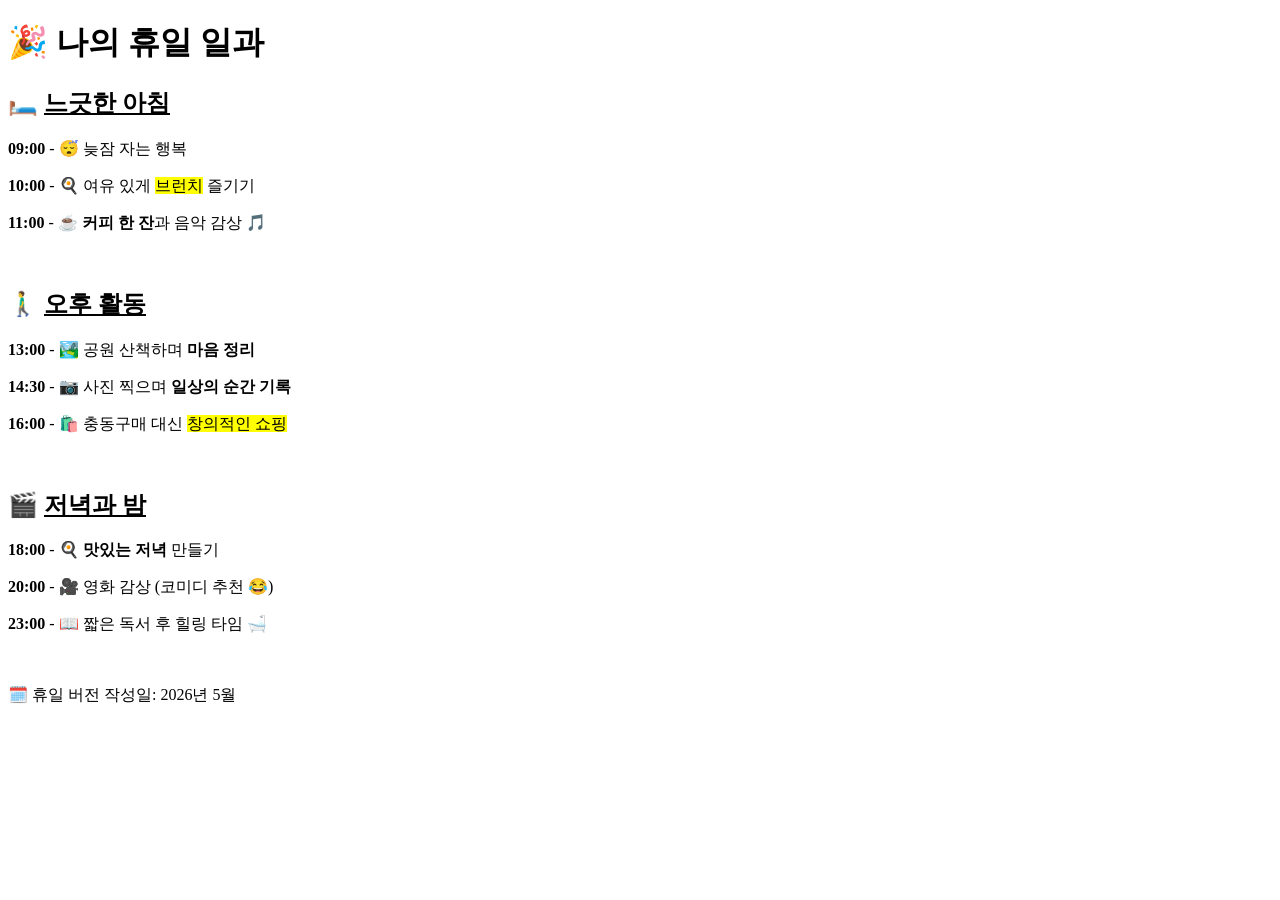
==== holiday.html @ 48746621 "프로필&휴일 과제" ====
<!DOCTYPE html>
<html lang="en">
<head>
  <meta charset="UTF-8">
  <meta name="viewport" content="width=device-width, initial-scale=1.0">
  <title>myHoliday</title>
</head>
<body>
  <h1>🎉 나의 휴일 일과</h1>
  <h2>🛏️ <ins>느긋한 아침</ins></h2>
  <p><b>09:00</b> - 😴 늦잠 자는 행복</p>
  <p><b>10:00</b> - 🍳 여유 있게 <mark>브런치</mark> 즐기기</p>
  <p><b>11:00</b> - ☕️ <b>커피 한 잔</b>과 음악 감상 🎵</p>
  <br>

  <h2>🚶‍♂️ <ins>오후 활동</ins></h2>
  <p><b>13:00</b> - 🏞️ 공원 산책하며 <b>마음 정리</b></p>
  <p><b>14:30</b> - 📷 사진 찍으며 <b>일상의 순간 기록</b></p>
  <p><b>16:00</b> - 🛍️ 충동구매 대신 <mark>창의적인 쇼핑</mark></p>
  <br>

  <h2>🎬 <ins>저녁과 밤</ins></h2>
  <p><b>18:00</b> - 🍳 <b>맛있는 저녁</b> 만들기</p>
  <p><b>20:00</b> - 🎥 영화 감상 (코미디 추천 😂)</p>
  <p><b>23:00</b> - 📖 짧은 독서 후 힐링 타임 🛁</p>
  <br>
  
  <p>🗓️ 휴일 버전 작성일: 2026년 5월</p>
</body>
</html>
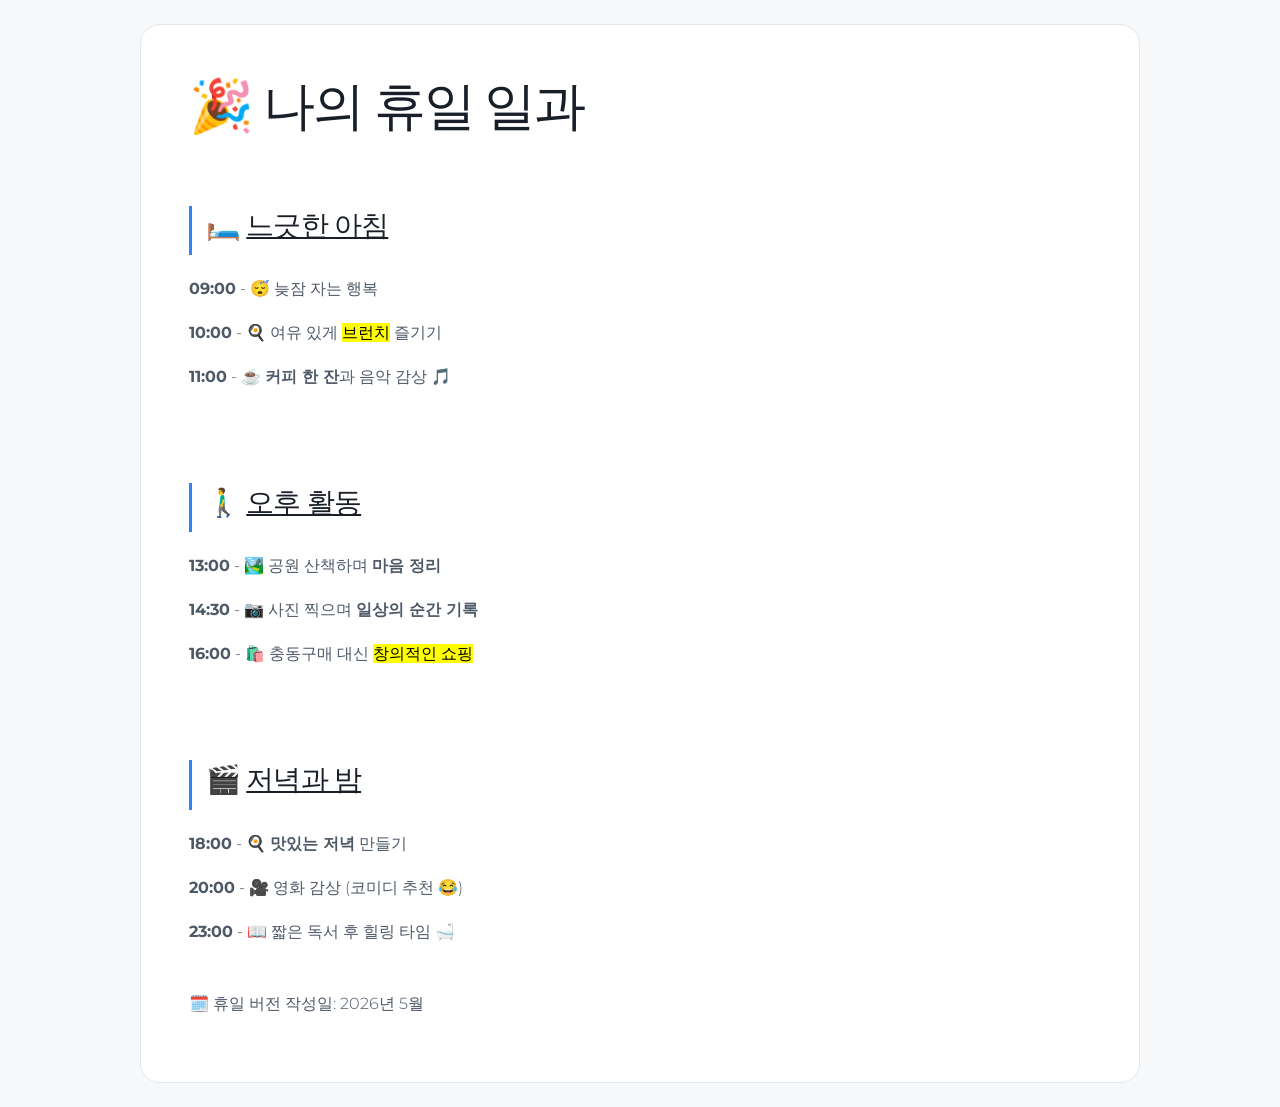
==== commit 93793e9f: "css: addBoxModelAndFormStyle" ====
--- a/holiday.html
+++ b/holiday.html
@@ -1,11 +1,13 @@
 <!DOCTYPE html>
-<html lang="en">
+<html lang="ko">
 <head>
   <meta charset="UTF-8">
   <meta name="viewport" content="width=device-width, initial-scale=1.0">
   <title>myHoliday</title>
+  <link rel="stylesheet" href="css/style.css">
 </head>
 <body>
+  <div class="container">
   <h1>🎉 나의 휴일 일과</h1>
   <h2>🛏️ <ins>느긋한 아침</ins></h2>
   <p><b>09:00</b> - 😴 늦잠 자는 행복</p>
@@ -26,5 +28,6 @@
   <br>
   
   <p>🗓️ 휴일 버전 작성일: 2026년 5월</p>
+  </div>
 </body>
-</html>+</html>
--- a/css/style.css
+++ b/css/style.css
@@ -0,0 +1,302 @@
+@import url("https://fonts.googleapis.com/css2?family=Montserrat:wght@300&display=swap");
+
+* {
+  box-sizing: border-box;
+}
+
+body {
+  min-height: 100vh;
+  margin: 0;
+  color: #333d4b;
+  background-color: #f7f8fa;
+  font-family: "Montserrat", sans-serif;
+  font-weight: 300;
+  line-height: 1.75;
+  word-break: keep-all;
+}
+
+.container {
+  width: calc(100% - 48px);
+  max-width: 1000px;
+  min-height: calc(100vh - 48px);
+  margin: 24px auto;
+  padding: 48px;
+  border: 1px solid #e5e8eb;
+  border-radius: 20px;
+  background-color: #ffffff;
+}
+
+p {
+  margin: 0 0 16px;
+  color: #4e5968;
+}
+
+h1 {
+  margin: 0 0 24px;
+  padding: 0 0 20px;
+  color: #191f28;
+  font-size: clamp(2rem, 5vw, 3.25rem);
+  font-weight: 300;
+  line-height: 1.25;
+  letter-spacing: -0.04em;
+}
+
+h2 {
+  margin: 48px 0 20px;
+  padding: 0 0 10px 14px;
+  color: #191f28;
+  font-size: clamp(1.35rem, 3vw, 1.75rem);
+  font-weight: 300;
+  line-height: 1.4;
+  letter-spacing: -0.03em;
+  border-left: 3px solid #3182f6;
+}
+
+h3,
+h4 {
+  color: #191f28;
+  font-weight: 300;
+}
+
+a {
+  color: #3182f6;
+  text-decoration: none;
+  transition: color 0.2s ease;
+}
+
+a:hover,
+a:focus-visible {
+  color: #1b64da;
+  text-decoration: underline;
+  text-underline-offset: 4px;
+}
+
+nav {
+  margin: 32px 0 48px;
+  padding: 4px 0 24px;
+  border-bottom: 1px solid #e5e8eb;
+}
+
+nav h2 {
+  margin-top: 0;
+}
+
+nav ul,
+.result-links {
+  display: flex;
+  flex-wrap: wrap;
+  margin: 0;
+  padding: 0;
+  list-style: none;
+}
+
+nav ul {
+  gap: 8px;
+}
+
+nav a,
+.result-links a {
+  display: block;
+  color: #4e5968;
+  border-radius: 10px;
+  background-color: #f2f4f6;
+  transition: color 0.2s ease, background-color 0.2s ease;
+}
+
+nav a {
+  padding: 5px 10px;
+  font-size: 0.85rem;
+}
+
+nav a:hover,
+nav a:focus-visible,
+.result-links a:hover,
+.result-links a:focus-visible {
+  color: #ffffff;
+  background-color: #3182f6;
+  text-decoration: none;
+}
+
+section {
+  padding: 24px 0;
+  border-bottom: 1px solid #f2f4f6;
+}
+
+hr {
+  margin: 40px 0;
+  border: 0;
+  border-top: 1px solid #e5e8eb;
+}
+
+.content-layout {
+  display: grid;
+  grid-template-columns: minmax(0, 1fr) 210px;
+  gap: 40px;
+  align-items: start;
+}
+
+aside {
+  position: sticky;
+  top: 190px;
+  margin-top: 32px;
+  padding: 16px;
+  font-size: 0.85rem;
+  border-radius: 14px;
+  background-color: #f7f8fa;
+}
+
+table {
+  width: 100%;
+  margin: 24px 0;
+  overflow: hidden;
+  border: 1px solid #e5e8eb;
+  border-collapse: collapse;
+  border-radius: 14px;
+  background-color: #ffffff;
+}
+
+th,
+td {
+  padding: 14px 16px;
+  border: 1px solid #e5e8eb;
+  text-align: center;
+}
+
+th {
+  color: #191f28;
+  background-color: #f7f8fa;
+  font-weight: 300;
+}
+
+fieldset {
+  margin: 0 0 24px;
+  padding: 24px;
+  border: 1px solid #e5e8eb;
+  border-radius: 16px;
+}
+
+legend {
+  padding: 0 8px;
+  color: #191f28;
+}
+
+input,
+select,
+textarea {
+  font: inherit;
+}
+
+input:not([type="radio"]):not([type="checkbox"]):not([type="submit"]):not([type="reset"]),
+select,
+textarea {
+  max-width: 100%;
+  padding: 10px 12px;
+  border: 1px solid #d1d6db;
+  border-radius: 9px;
+  color: #333d4b;
+  background-color: #ffffff;
+}
+
+input:focus,
+select:focus,
+textarea:focus {
+  border-color: #3182f6;
+  outline: 3px solid rgb(49 130 246 / 15%);
+}
+
+.btn-submit,
+.btn-reset {
+  padding: 11px 18px;
+  border: 0;
+  border-radius: 10px;
+  color: #ffffff;
+  cursor: pointer;
+  transition: transform 0.2s ease, opacity 0.2s ease;
+}
+
+.btn-submit {
+  background-color: #3182f6;
+}
+
+.btn-reset {
+  background-color: #8b95a1;
+}
+
+.btn-submit:hover,
+.btn-reset:hover {
+  opacity: 0.88;
+  transform: translateY(-1px);
+}
+
+.result-links {
+  gap: 10px;
+}
+
+.result-links a {
+  padding: 8px 12px;
+}
+
+img,
+video {
+  max-width: 100%;
+  height: auto;
+  border-radius: 16px;
+}
+
+audio {
+  width: min(100%, 420px);
+}
+
+.trip-card {
+  width: 320px;
+  max-width: 100%;
+  margin: 8px 0 32px;
+  padding: 0;
+  border: 0;
+  color: #6b7684;
+  background-color: transparent;
+}
+
+dd {
+  margin-bottom: 12px;
+}
+
+footer {
+  margin-top: 64px;
+  padding-top: 24px;
+  font-size: 0.875rem;
+}
+
+footer p {
+  color: #8b95a1;
+}
+
+@media (max-width: 700px) {
+  .container {
+    width: calc(100% - 24px);
+    min-height: calc(100vh - 24px);
+    margin: 12px auto;
+    padding: 32px 20px;
+  }
+
+  .content-layout {
+    grid-template-columns: 1fr;
+    gap: 16px;
+  }
+
+  nav ul {
+    display: grid;
+    grid-template-columns: 1fr 1fr;
+  }
+
+  aside {
+    position: static;
+    margin-top: 0;
+  }
+
+  th,
+  td {
+    padding: 10px 8px;
+    font-size: 0.875rem;
+  }
+}
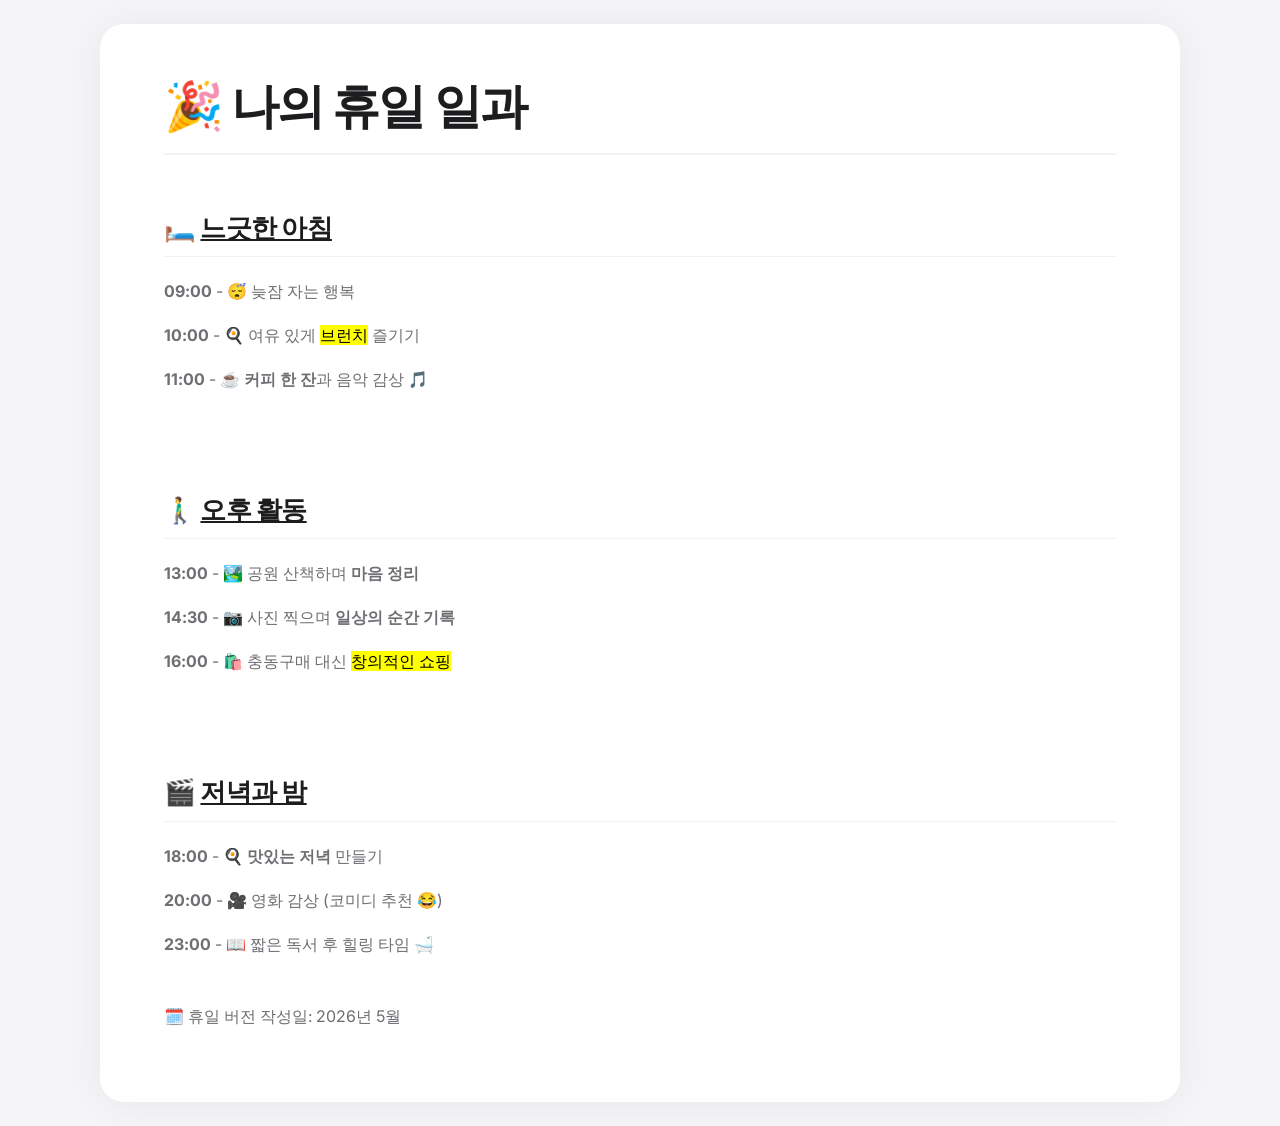
==== commit 5cc53d80: "feat: 로컬스토리지, description 추가" ====
--- a/holiday.html
+++ b/holiday.html
@@ -1,33 +1,37 @@
 <!DOCTYPE html>
 <html lang="ko">
+
 <head>
   <meta charset="UTF-8">
+  <meta name="description" content="휴일 일정을 정리한 페이지입니다.">
   <meta name="viewport" content="width=device-width, initial-scale=1.0">
   <title>myHoliday</title>
   <link rel="stylesheet" href="css/style.css">
 </head>
+
 <body>
   <div class="container">
-  <h1>🎉 나의 휴일 일과</h1>
-  <h2>🛏️ <ins>느긋한 아침</ins></h2>
-  <p><b>09:00</b> - 😴 늦잠 자는 행복</p>
-  <p><b>10:00</b> - 🍳 여유 있게 <mark>브런치</mark> 즐기기</p>
-  <p><b>11:00</b> - ☕️ <b>커피 한 잔</b>과 음악 감상 🎵</p>
-  <br>
+    <h1>🎉 나의 휴일 일과</h1>
+    <h2>🛏️ <ins>느긋한 아침</ins></h2>
+    <p><b>09:00</b> - 😴 늦잠 자는 행복</p>
+    <p><b>10:00</b> - 🍳 여유 있게 <mark>브런치</mark> 즐기기</p>
+    <p><b>11:00</b> - ☕️ <b>커피 한 잔</b>과 음악 감상 🎵</p>
+    <br>
 
-  <h2>🚶‍♂️ <ins>오후 활동</ins></h2>
-  <p><b>13:00</b> - 🏞️ 공원 산책하며 <b>마음 정리</b></p>
-  <p><b>14:30</b> - 📷 사진 찍으며 <b>일상의 순간 기록</b></p>
-  <p><b>16:00</b> - 🛍️ 충동구매 대신 <mark>창의적인 쇼핑</mark></p>
-  <br>
+    <h2>🚶‍♂️ <ins>오후 활동</ins></h2>
+    <p><b>13:00</b> - 🏞️ 공원 산책하며 <b>마음 정리</b></p>
+    <p><b>14:30</b> - 📷 사진 찍으며 <b>일상의 순간 기록</b></p>
+    <p><b>16:00</b> - 🛍️ 충동구매 대신 <mark>창의적인 쇼핑</mark></p>
+    <br>
 
-  <h2>🎬 <ins>저녁과 밤</ins></h2>
-  <p><b>18:00</b> - 🍳 <b>맛있는 저녁</b> 만들기</p>
-  <p><b>20:00</b> - 🎥 영화 감상 (코미디 추천 😂)</p>
-  <p><b>23:00</b> - 📖 짧은 독서 후 힐링 타임 🛁</p>
-  <br>
-  
-  <p>🗓️ 휴일 버전 작성일: 2026년 5월</p>
+    <h2>🎬 <ins>저녁과 밤</ins></h2>
+    <p><b>18:00</b> - 🍳 <b>맛있는 저녁</b> 만들기</p>
+    <p><b>20:00</b> - 🎥 영화 감상 (코미디 추천 😂)</p>
+    <p><b>23:00</b> - 📖 짧은 독서 후 힐링 타임 🛁</p>
+    <br>
+
+    <p>🗓️ 휴일 버전 작성일: 2026년 5월</p>
   </div>
 </body>
-</html>
+
+</html>
--- a/css/style.css
+++ b/css/style.css
@@ -1,4 +1,4 @@
-@import url("https://fonts.googleapis.com/css2?family=Montserrat:wght@300&display=swap");
+@import url("https://fonts.googleapis.com/css2?family=Inter:wght@300;400;500;600&display=swap");
 
 * {
   box-sizing: border-box;
@@ -7,78 +7,112 @@
 body {
   min-height: 100vh;
   margin: 0;
-  color: #333d4b;
-  background-color: #f7f8fa;
-  font-family: "Montserrat", sans-serif;
-  font-weight: 300;
+  color: #1d1d1f;
+  background-color: #f5f5f7;
+  font-family: "Inter", -apple-system, BlinkMacSystemFont, "Helvetica Neue", sans-serif;
+  font-weight: 400;
   line-height: 1.75;
   word-break: keep-all;
+  -webkit-font-smoothing: antialiased;
 }
 
 .container {
   width: calc(100% - 48px);
-  max-width: 1000px;
+  max-width: 1080px;
   min-height: calc(100vh - 48px);
   margin: 24px auto;
-  padding: 48px;
-  border: 1px solid #e5e8eb;
-  border-radius: 20px;
+  padding: 56px 64px;
+  border-radius: 24px;
   background-color: #ffffff;
+  box-shadow: 0 2px 40px rgba(0, 0, 0, 0.06);
 }
 
 p {
   margin: 0 0 16px;
-  color: #4e5968;
+  color: #6e6e73;
+  font-size: 1rem;
 }
 
 h1 {
-  margin: 0 0 24px;
+  margin: 0 0 12px;
   padding: 0 0 20px;
-  color: #191f28;
-  font-size: clamp(2rem, 5vw, 3.25rem);
-  font-weight: 300;
-  line-height: 1.25;
+  color: #1d1d1f;
+  font-size: clamp(2rem, 5vw, 3rem);
+  font-weight: 600;
+  line-height: 1.1;
   letter-spacing: -0.04em;
+  border-bottom: 2px solid #f2f2f2;
 }
 
 h2 {
-  margin: 48px 0 20px;
-  padding: 0 0 10px 14px;
-  color: #191f28;
-  font-size: clamp(1.35rem, 3vw, 1.75rem);
-  font-weight: 300;
-  line-height: 1.4;
+  margin: 56px 0 20px;
+  padding: 0 0 12px;
+  color: #1d1d1f;
+  font-size: clamp(1.2rem, 3vw, 1.6rem);
+  font-weight: 600;
+  line-height: 1.3;
   letter-spacing: -0.03em;
-  border-left: 3px solid #3182f6;
+  border-bottom: 1px solid #f2f2f2;
+}
+
+main h2:first-child {
+  margin-top: 0;
 }
 
 h3,
 h4 {
-  color: #191f28;
-  font-weight: 300;
+  color: #1d1d1f;
+  font-weight: 500;
+}
+
+@keyframes fadeInDownSparkle {
+  0% {
+    opacity: 0;
+    transform: translateY(-20px);
+    text-shadow: none;
+  }
+
+  50% {
+    text-shadow: 0 0 20px rgba(155, 89, 182, 0.6), 0 0 40px rgba(155, 89, 182, 0.3);
+  }
+
+  100% {
+    opacity: 1;
+    transform: translateY(0);
+    text-shadow: none;
+  }
+}
+
+header h1 {
+  animation: fadeInDownSparkle 1.5s ease-out forwards;
 }
 
 a {
-  color: #3182f6;
+  color: #0071e3;
   text-decoration: none;
-  transition: color 0.2s ease;
+  transition: color 0.2s ease, opacity 0.2s ease;
 }
 
 a:hover,
 a:focus-visible {
-  color: #1b64da;
-  text-decoration: underline;
-  text-underline-offset: 4px;
+  color: #0077ed;
+  opacity: 0.8;
+  text-decoration: none;
 }
 
 nav {
-  margin: 32px 0 48px;
-  padding: 4px 0 24px;
-  border-bottom: 1px solid #e5e8eb;
+  margin: 40px 0 48px;
+  padding: 0 0 40px;
+  border-bottom: 1px solid #f2f2f2;
 }
 
 nav h2 {
   margin-top: 0;
+  font-size: 1rem;
+  font-weight: 500;
+  color: #6e6e73;
+  text-transform: uppercase;
+  letter-spacing: 0.08em;
 }
 
 nav ul,
@@ -96,16 +130,35 @@
 
 nav a,
 .result-links a {
+  position: relative;
   display: block;
-  color: #4e5968;
-  border-radius: 10px;
-  background-color: #f2f4f6;
-  transition: color 0.2s ease, background-color 0.2s ease;
+  color: #1d1d1f;
+  border-radius: 980px;
+  background-color: #f5f5f7;
+  overflow: hidden;
+  z-index: 1;
+  transition: color 1s ease-in-out, transform 0.6s ease-out;
+}
+
+nav a::before,
+.result-links a::before {
+  content: "";
+  position: absolute;
+  top: 0;
+  left: 0;
+  right: 0;
+  bottom: 0;
+  background-image: linear-gradient(120deg, rgba(0, 113, 227, 0.85), rgba(0, 198, 255, 0.9));
+  opacity: 0;
+  z-index: -1;
+  transition: opacity 1s ease-in-out;
+  border-radius: inherit;
 }
 
 nav a {
-  padding: 5px 10px;
-  font-size: 0.85rem;
+  padding: 7px 16px;
+  font-size: 0.875rem;
+  font-weight: 500;
 }
 
 nav a:hover,
@@ -113,43 +166,156 @@
 .result-links a:hover,
 .result-links a:focus-visible {
   color: #ffffff;
-  background-color: #3182f6;
   text-decoration: none;
+  transform: translateY(-2px);
+}
+
+nav a:hover::before,
+nav a:focus-visible::before,
+.result-links a:hover::before,
+.result-links a:focus-visible::before {
+  opacity: 1;
 }
 
 section {
-  padding: 24px 0;
-  border-bottom: 1px solid #f2f4f6;
+  padding: 32px 0;
+  border-bottom: 1px solid #f2f2f2;
+}
+
+main>section:first-of-type {
+  padding-top: 0;
 }
 
 hr {
-  margin: 40px 0;
+  margin: 48px 0;
   border: 0;
-  border-top: 1px solid #e5e8eb;
+  border-top: 1px solid #f2f2f2;
 }
 
 .content-layout {
-  display: grid;
-  grid-template-columns: minmax(0, 1fr) 210px;
-  gap: 40px;
-  align-items: start;
+  display: flex;
+  gap: 48px;
+  align-items: flex-start;
+  justify-content: space-between;
+}
+
+.content-layout main {
+  flex: 1;
 }
 
 aside {
   position: sticky;
-  top: 190px;
-  margin-top: 32px;
-  padding: 16px;
+  top: 120px;
+  width: 220px;
+  flex-shrink: 0;
+  margin-top: 0;
+  padding: 24px;
+  font-size: 0.875rem;
+  border-radius: 18px;
+  background-color: #f5f5f7;
+  border: 1px solid rgba(0, 0, 0, 0.05);
+  box-shadow: 0 8px 30px rgba(0, 0, 0, 0.06);
+  transition: transform 0.5s ease-out, box-shadow 0.5s ease;
+  transform-style: preserve-3d;
+}
+
+aside:hover {
+  box-shadow: 0 16px 40px rgba(0, 0, 0, 0.08);
+}
+
+aside h3 {
+  margin: 0 0 12px;
+  font-size: 0.875rem;
+  font-weight: 600;
+  color: #1d1d1f;
+  letter-spacing: -0.01em;
+}
+
+aside p {
+  margin: 0 0 10px;
+  font-size: 0.8rem;
+  color: #6e6e73;
+}
+
+aside section.tool-section {
+  margin-top: 24px;
+  padding-top: 24px;
+  border-top: 1px solid #e8e8ed;
+  border-bottom: none;
+  padding-bottom: 0;
+}
+
+aside section.tool-section p.tool-text {
+  margin-bottom: 8px;
+}
+
+aside section.tool-section select#city-select {
+  width: 100%;
+  padding: 8px;
+  margin-bottom: 12px;
+  border-radius: 8px;
+  border: 1px solid #d2d2d7;
+  font-family: inherit;
+}
+
+aside section.tool-section #weather-box {
+  padding: 12px;
+  background: #fff;
+  border-radius: 8px;
+  border: 1px solid #e8e8ed;
   font-size: 0.85rem;
-  border-radius: 14px;
-  background-color: #f7f8fa;
+  min-height: 60px;
+}
+
+#weather-box .weather-city {
+  margin-bottom: 4px;
+  font-weight: 600;
+  color: #1d1d1f;
+}
+
+#weather-box .weather-coord {
+  margin-bottom: 4px;
+  font-size: 0.8rem;
+  color: #86868b;
+}
+
+#weather-box .weather-temp {
+  margin-bottom: 0;
+}
+
+#weather-box .weather-loading {
+  margin-bottom: 0;
+  color: #0071e3;
+}
+
+#weather-box .weather-error {
+  margin-bottom: 0;
+  color: #e53e3e;
+}
+
+aside section.tool-section button.tool-btn {
+  width: 100%;
+  margin-bottom: 24px;
+}
+
+aside section.tool-section button.tool-btn:last-child {
+  margin-bottom: 0;
+}
+
+aside section.tool-section button.btn-reset {
+  color: #1d1d1f;
+  border: 1px solid #d2d2d7;
+}
+
+aside section.tool-section button.bg-white {
+  background-color: #ffffff;
 }
 
 table {
   width: 100%;
   margin: 24px 0;
   overflow: hidden;
-  border: 1px solid #e5e8eb;
+  border: 1px solid #f2f2f2;
   border-collapse: collapse;
   border-radius: 14px;
   background-color: #ffffff;
@@ -158,26 +324,37 @@
 th,
 td {
   padding: 14px 16px;
-  border: 1px solid #e5e8eb;
+  border: 1px solid #f2f2f2;
   text-align: center;
+  font-size: 0.875rem;
 }
 
 th {
-  color: #191f28;
-  background-color: #f7f8fa;
-  font-weight: 300;
+  color: #6e6e73;
+  background-color: #f5f5f7;
+  font-weight: 500;
+  letter-spacing: 0.01em;
+}
+
+.lunch-row {
+  text-align: center;
+  background-color: #f5f5f7;
+  color: #aeaeb2;
 }
 
 fieldset {
   margin: 0 0 24px;
-  padding: 24px;
-  border: 1px solid #e5e8eb;
-  border-radius: 16px;
+  padding: 28px;
+  border: 1px solid #f2f2f2;
+  border-radius: 18px;
+  background-color: #fafafa;
 }
 
 legend {
-  padding: 0 8px;
-  color: #191f28;
+  padding: 0 10px;
+  color: #1d1d1f;
+  font-weight: 600;
+  font-size: 1.2rem;
 }
 
 input,
@@ -189,43 +366,84 @@
 input:not([type="radio"]):not([type="checkbox"]):not([type="submit"]):not([type="reset"]),
 select,
 textarea {
+  width: 100%;
   max-width: 100%;
-  padding: 10px 12px;
-  border: 1px solid #d1d6db;
-  border-radius: 9px;
-  color: #333d4b;
+  padding: 11px 14px;
+  border: 1.5px solid #d2d2d7;
+  border-radius: 10px;
+  color: #1d1d1f;
   background-color: #ffffff;
+  font-size: 0.95rem;
+  transition: border-color 0.2s ease, box-shadow 0.2s ease;
+}
+
+textarea {
+  min-width: 100%;
+  min-height: 120px;
+  resize: vertical;
 }
 
 input:focus,
 select:focus,
 textarea:focus {
-  border-color: #3182f6;
-  outline: 3px solid rgb(49 130 246 / 15%);
+  border-color: #0071e3;
+  outline: none;
+  box-shadow: 0 0 0 3px rgba(0, 113, 227, 0.18);
 }
 
 .btn-submit,
 .btn-reset {
-  padding: 11px 18px;
+  padding: 12px 24px;
   border: 0;
-  border-radius: 10px;
+  border-radius: 980px;
   color: #ffffff;
   cursor: pointer;
-  transition: transform 0.2s ease, opacity 0.2s ease;
+  font-size: 0.9rem;
+  font-weight: 500;
+  font-family: inherit;
+  transition: transform 0.3s ease, opacity 0.3s ease, box-shadow 0.3s ease;
 }
 
 .btn-submit {
-  background-color: #3182f6;
+  position: relative;
+  color: #ffffff;
+  background-color: #0071e3;
+  box-shadow: 0 4px 14px rgba(0, 113, 227, 0.35);
+  overflow: hidden;
+  z-index: 1;
+  transition: transform 0.6s ease-out, box-shadow 0.6s ease-out;
+}
+
+.btn-submit::before {
+  content: "";
+  position: absolute;
+  top: 0;
+  left: 0;
+  right: 0;
+  bottom: 0;
+  background-image: linear-gradient(120deg, rgba(0, 198, 255, 0.6), rgba(0, 113, 227, 0.2));
+  opacity: 0;
+  z-index: -1;
+  transition: opacity 1s ease-in-out;
+  border-radius: inherit;
 }
 
 .btn-reset {
-  background-color: #8b95a1;
+  background-color: #aeaeb2;
+  box-shadow: none;
 }
 
 .btn-submit:hover,
 .btn-reset:hover {
-  opacity: 0.88;
-  transform: translateY(-1px);
+  transform: translateY(-2px);
+}
+
+.btn-submit:hover {
+  box-shadow: 0 6px 20px rgba(0, 113, 227, 0.45);
+}
+
+.btn-submit:hover::before {
+  opacity: 1;
 }
 
 .result-links {
@@ -233,70 +451,192 @@
 }
 
 .result-links a {
-  padding: 8px 12px;
+  padding: 8px 16px;
+  font-size: 0.875rem;
 }
 
 img,
 video {
   max-width: 100%;
   height: auto;
-  border-radius: 16px;
+  border-radius: 14px;
 }
 
 audio {
   width: min(100%, 420px);
 }
 
-.trip-card {
-  width: 320px;
-  max-width: 100%;
-  margin: 8px 0 32px;
-  padding: 0;
-  border: 0;
-  color: #6b7684;
-  background-color: transparent;
-}
 
 dd {
   margin-bottom: 12px;
+  color: #6e6e73;
+}
+
+.trip-grid {
+  display: grid;
+  grid-template-columns: repeat(3, 1fr);
+  gap: 20px;
+  margin-bottom: 56px;
+}
+
+.trip-grid section {
+  padding: 16px;
+  border: 1px solid #f2f2f2;
+  border-radius: 18px;
+  background-color: #ffffff;
+  display: flex;
+  flex-direction: column;
+  min-width: 0;
+  transition: transform 0.4s ease-out, box-shadow 0.4s ease;
+  box-shadow: 0 2px 10px rgba(0, 0, 0, 0.04);
+}
+
+.trip-grid section:hover {
+  transform: translateY(-10px) scale(1.01);
+  box-shadow: 0 16px 32px rgba(0, 0, 0, 0.1);
+}
+
+.trip-grid picture {
+  display: block;
+  width: 100%;
+  border-radius: 10px;
+  overflow: hidden;
+  flex-shrink: 0;
+}
+
+.trip-grid picture img {
+  display: block;
+  width: 100%;
+  height: 200px;
+  object-fit: cover;
+  object-position: center;
+  border-radius: 0;
+}
+
+.trip-card {
+  color: #6e6e73;
+  margin: 12px 0 0;
+  padding: 8px 10px;
+  font-size: 0.875rem;
+  font-weight: 500;
+  background-color: #f5f5f7;
+  border: 1px solid #e8e8ed;
+  border-radius: 8px;
+}
+
+.best-cut-section {
+  border-bottom: none;
+}
+
+.best-cut-card {
+  margin: 16px 0 0;
+  padding: 20px;
+  background-color: #ffffff;
+  border: 1px solid #f2f2f2;
+  border-radius: 20px;
+  box-shadow: 0 4px 16px rgba(0, 0, 0, 0.05);
+  transition: transform 0.4s ease-out, box-shadow 0.4s ease;
+  width: fit-content;
+}
+
+.best-cut-card:hover {
+  transform: translateY(-6px) scale(1.01);
+  box-shadow: 0 16px 36px rgba(0, 0, 0, 0.1);
+}
+
+.best-cut-card img {
+  display: block;
+  width: 100%;
+  max-width: 480px;
+  border-radius: 12px;
+  margin-bottom: 12px;
+}
+
+.best-cut-card figcaption {
+  font-size: 0.875rem;
+  color: #6e6e73;
+  text-align: center;
+  font-weight: 500;
 }
 
 footer {
-  margin-top: 64px;
-  padding-top: 24px;
-  font-size: 0.875rem;
+  margin-top: 72px;
+  padding-top: 28px;
+  border-top: 1px solid #f2f2f2;
+  font-size: 0.825rem;
 }
 
 footer p {
-  color: #8b95a1;
-}
-
-@media (max-width: 700px) {
+  color: #aeaeb2;
+  margin: 0 0 6px;
+}
+
+/* Vlog Section Styling */
+.vlog-section {
+  text-align: center;
+  margin-top: 2rem;
+  padding: 1rem 0;
+}
+
+.video-wrapper {
+  overflow: hidden;
+  border-radius: 12px;
+  box-shadow: 0 10px 30px rgba(0, 0, 0, 0.15);
+  margin: 1.5rem auto;
+  max-width: 600px;
+}
+
+.vlog-video {
+  display: block;
+  width: 100%;
+  height: auto;
+  border-radius: 12px;
+  transition: transform 0.4s ease-out;
+}
+
+.vlog-video:hover {
+  transform: scale(1.02);
+}
+
+.vlog-caption {
+  font-size: 1rem;
+  font-weight: 500;
+  color: #1d1d1f;
+  margin-top: 10px;
+  opacity: 0.8;
+}
+
+@media (max-width: 786px) {
   .container {
     width: calc(100% - 24px);
     min-height: calc(100vh - 24px);
     margin: 12px auto;
-    padding: 32px 20px;
+    padding: 36px 24px;
+    border-radius: 18px;
   }
 
   .content-layout {
+    flex-direction: column;
+    gap: 16px;
+  }
+
+  nav ul {
+    flex-direction: column;
+  }
+
+  .trip-grid {
     grid-template-columns: 1fr;
-    gap: 16px;
-  }
-
-  nav ul {
-    display: grid;
-    grid-template-columns: 1fr 1fr;
   }
 
   aside {
     position: static;
+    width: 100%;
     margin-top: 0;
   }
 
   th,
   td {
     padding: 10px 8px;
-    font-size: 0.875rem;
-  }
-}
+    font-size: 0.8rem;
+  }
+}
